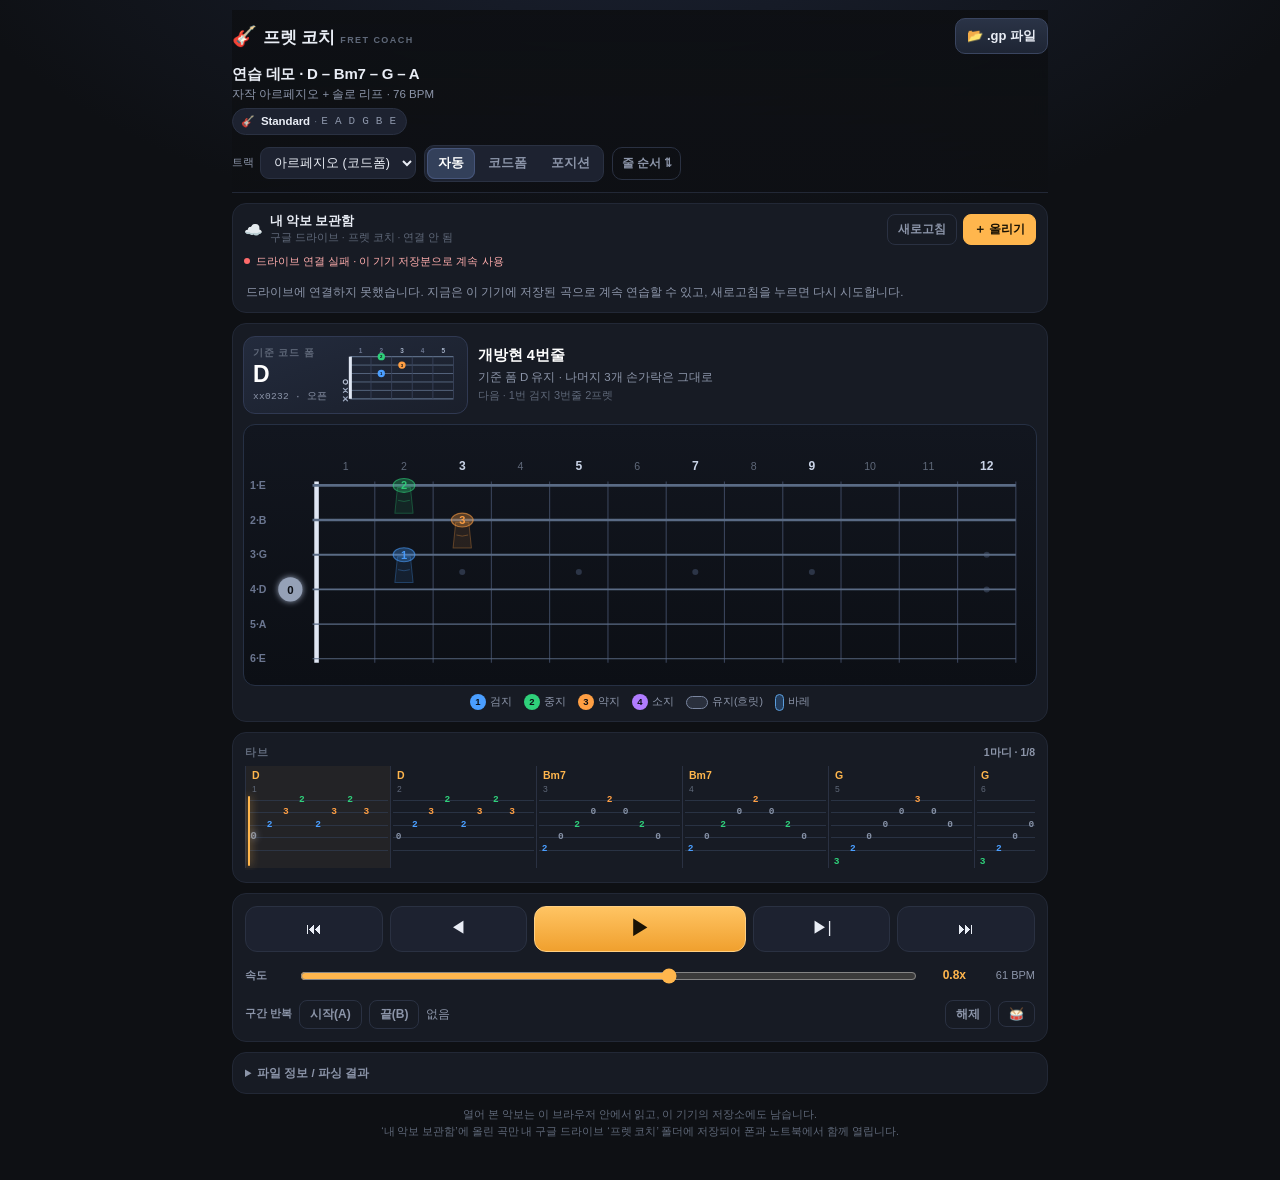
==== index.html @ 3e3ace00 "보관함 업로드 직후 드라이브 목록 지연 대비 재확인·삭제 항목 잠시 숨김, 캐시 버전 q" ====
<!doctype html>
<html lang="ko">
<head>
<meta charset="utf-8">
<meta name="viewport" content="width=device-width, initial-scale=1, viewport-fit=cover">
<meta name="theme-color" content="#0f1115">
<title>프렛 코치 · 기타 타브 운지</title>
<link rel="stylesheet" href="css/app.css?v=20261122q">
<link rel="manifest" href="manifest.webmanifest">
<link rel="apple-touch-icon" href="icon-192.png">
<meta name="apple-mobile-web-app-capable" content="yes">
<meta name="apple-mobile-web-app-status-bar-style" content="black-translucent">
<link rel="icon" href="data:image/svg+xml,<svg xmlns='http://www.w3.org/2000/svg' viewBox='0 0 100 100'><text y='.9em' font-size='90'>🎸</text></svg>">
</head>
<body>
<div class="app">

  <header class="topbar">
    <div class="brand-row">
      <div class="brand">
        <span class="logo">🎸</span>
        <span class="brand-name">프렛 코치</span>
        <span class="brand-sub">FRET COACH</span>
      </div>
      <button id="loadBtn" class="btn btn-load" type="button">📂 .gp 파일</button>
      <input id="fileInput" type="file" accept=".gp3,.gp4,.gp5,.gp,.gpx,.gp6,.gp7,.musicxml,.xml,.mxl" hidden>
    </div>

    <div class="song-row">
      <div class="song-title" id="songTitle">연습 데모 · D – Bm7 – G – A</div>
      <div class="song-meta" id="songMeta">자작 아르페지오 + 리프</div>
    </div>

    <div class="tuning-row" id="tuningRow" hidden>
      <div class="tuning-badge" id="tuningBadge">
        <span class="tb-ico" aria-hidden="true">🎸</span>
        <span class="tb-name" id="tuningName">Standard</span>
        <span class="tb-dot">·</span>
        <span class="tb-notes" id="tuningNotes">E A D G B E</span>
        <span class="tb-capo" id="tuningCapo" hidden>카포 2</span>
        <span class="tb-warn" id="tuningWarn" hidden>줄 다시 맞추기</span>
      </div>
    </div>

    <div class="ctl-row">
      <label class="field">
        <span>트랙</span>
        <select id="trackSel"></select>
      </label>
      <div class="segmented" id="modeSel" role="tablist" aria-label="운지 모드">
        <button data-mode="auto" class="on" type="button">자동</button>
        <button data-mode="chord" type="button">코드폼</button>
        <button data-mode="position" type="button">포지션</button>
      </div>
      <button id="orderBtn" class="btn btn-ghost" type="button" title="지판 줄 순서 바꾸기">줄 순서 ⇅</button>
    </div>

    <div class="saved" id="savedRow" hidden></div>
  </header>

  <main>
    <section class="panel drive" id="drivePanel">
      <div class="drive-top">
        <div class="drive-heading">
          <span class="drive-ico" aria-hidden="true">☁️</span>
          <div class="drive-text">
            <div class="drive-title">내 악보 보관함</div>
            <div class="drive-sub" id="driveSub">구글 드라이브 · 프렛 코치</div>
          </div>
        </div>
        <div class="drive-acts">
          <button id="driveRefresh" class="btn btn-mini" type="button" title="드라이브 목록 새로고침">새로고침</button>
          <button id="driveUpload" class="btn btn-mini on" type="button" title="악보를 드라이브에 올리고 바로 열기">＋ 올리기</button>
        </div>
      </div>
      <div class="drive-status" id="driveStatus" hidden></div>
      <div class="drive-list" id="driveList" aria-live="polite"></div>
    </section>

    <section class="panel now-panel">
      <div class="now-head">
        <div class="chord-box">
          <div class="chord-info">
            <div class="chord-cap">기준 코드 폼</div>
            <div class="chord-name" id="chordName">—</div>
            <div class="chord-shape" id="chordShape"></div>
          </div>
          <div class="chord-diagram" id="chordDiagram" aria-live="polite"></div>
        </div>
        <div class="now-text">
          <div class="hint-main" id="hintMain">음표를 고르면 운지가 나옵니다</div>
          <div class="hint-sub" id="hintSub"></div>
          <div class="hint-next" id="hintNext"></div>
        </div>
      </div>

      <div class="fretboard-wrap">
        <svg id="fretboard" viewBox="0 0 900 250" preserveAspectRatio="xMidYMid meet" role="img" aria-label="기타 지판 운지"></svg>
      </div>

      <div class="legend">
        <span class="lg"><i class="dot f1">1</i>검지</span>
        <span class="lg"><i class="dot f2">2</i>중지</span>
        <span class="lg"><i class="dot f3">3</i>약지</span>
        <span class="lg"><i class="dot f4">4</i>소지</span>
        <span class="lg"><i class="pad ghost"></i>유지(흐릿)</span>
        <span class="lg"><i class="barre"></i>바레</span>
      </div>
    </section>

    <section class="panel tab-panel">
      <div class="tab-head">
        <span>타브</span>
        <span class="tab-pos" id="tabPos">1마디 · 1/8</span>
      </div>
      <div class="strip-wrap" id="stripWrap">
        <div class="strip" id="strip"></div>
      </div>
    </section>

    <section class="panel transport">
      <div class="sec-row">
        <button class="tbtn" id="barPrev" type="button" aria-label="이전 마디">⏮</button>
        <button class="tbtn" id="notePrev" type="button" aria-label="이전 음">◀</button>
        <button class="tbtn play" id="playBtn" type="button" aria-label="재생">▶</button>
        <button class="tbtn" id="noteNext" type="button" aria-label="다음 음">▶|</button>
        <button class="tbtn" id="barNext" type="button" aria-label="다음 마디">⏭</button>
      </div>
      <div class="sec-row speed-row">
        <span class="lab">속도</span>
        <input id="speed" type="range" min="0.5" max="1" step="0.05" value="0.8">
        <span class="val" id="speedVal">0.8x</span>
        <span class="bpm" id="bpmVal">— BPM</span>
      </div>
      <div class="sec-row loop-row">
        <span class="lab">구간 반복</span>
        <button class="btn btn-mini" id="loopA" type="button" aria-label="구간 시작">시작(A)</button>
        <button class="btn btn-mini" id="loopB" type="button" aria-label="구간 끝">끝(B)</button>
        <span class="loop-val" id="loopVal">없음</span>
        <button class="btn btn-mini" id="loopClear" type="button">해제</button>
        <button class="btn btn-mini" id="metBtn" type="button" title="메트로놈">🥁</button>
      </div>
    </section>

    <details class="panel diag" id="diag">
      <summary>파일 정보 / 파싱 결과</summary>
      <div class="diag-body" id="diagBody">데모 데이터</div>
    </details>

    <p class="foot-note">
      열어 본 악보는 이 브라우저 안에서 읽고, 이 기기의 저장소에도 남습니다.<br>
      ‘내 악보 보관함’에 올린 곡만 내 구글 드라이브 ‘프렛 코치’ 폴더에 저장되어 폰과 노트북에서 함께 열립니다.
    </p>
  </main>

  <div class="toast" id="toast" hidden></div>
  <div class="drop-hint" id="dropHint" hidden>파일을 놓으면 바로 열립니다</div>
</div>

<script>
window.__errors = [];
window.addEventListener('error', function (e) {
  window.__errors.push((e.message || 'error') + ' @' + (e.filename || '').split('/').pop() + ':' + (e.lineno || 0));
});
window.addEventListener('unhandledrejection', function (e) {
  window.__errors.push('promise: ' + (e.reason && e.reason.message ? e.reason.message : e.reason));
});
</script>
<script src="vendor/alphaTab.min.js"></script>
<script src="js/tuning.js?v=20261122q"></script>
<script src="js/chords.js?v=20261122q"></script>
<script src="js/finger.js?v=20261122q"></script>
<script src="js/demo.js?v=20261122q"></script>
<script src="js/score.js?v=20261122q"></script>
<script src="js/audio.js?v=20261122q"></script>
<script src="js/app.js?v=20261122q"></script>
<script src="js/drive.js?v=20261122q"></script>
</body>
</html>
---- css/app.css ----
:root{
  --bg:#0e1014;
  --bg2:#141821;
  --panel:#171b24;
  --panel2:#1d2230;
  --line:#2a3142;
  --line-soft:#222836;
  --text:#e9edf5;
  --muted:#8c95a9;
  --dim:#5f6879;
  --accent:#ffb64d;
  --accent-dim:#8a6222;
  --f1:#4a9eff;
  --f2:#2fd07a;
  --f3:#ff9f43;
  --f4:#b07cff;
  --danger:#ff6b6b;
  --radius:14px;
}
*{box-sizing:border-box;-webkit-tap-highlight-color:transparent}
[hidden]{display:none !important}
html,body{margin:0;padding:0}
body{
  background:
    radial-gradient(1200px 600px at 50% -10%, #1b2233 0%, rgba(14,16,20,0) 60%),
    var(--bg);
  color:var(--text);
  font-family:-apple-system,BlinkMacSystemFont,"Segoe UI",Roboto,"Helvetica Neue","Apple SD Gothic Neo","Malgun Gothic",sans-serif;
  font-size:15px;
  line-height:1.45;
  min-height:100vh;
  padding-bottom:env(safe-area-inset-bottom);
}
.app{max-width:840px;margin:0 auto;padding:10px 12px 40px}

/* ---------- top bar ---------- */
.topbar{position:sticky;top:0;z-index:30;background:linear-gradient(180deg,rgba(14,16,20,.98),rgba(14,16,20,.9));backdrop-filter:blur(8px);padding:8px 0 10px;border-bottom:1px solid var(--line-soft)}
.brand-row{display:flex;align-items:center;gap:8px}
.brand{display:flex;align-items:baseline;gap:6px;flex:1;min-width:0}
.logo{font-size:20px}
.brand-name{font-weight:800;letter-spacing:-.3px;font-size:17px}
.brand-sub{font-size:9px;letter-spacing:.16em;color:var(--dim);font-weight:700}
.btn{
  border:1px solid var(--line);background:var(--panel2);color:var(--text);
  border-radius:10px;padding:8px 11px;font-size:13px;font-weight:600;
  font-family:inherit;cursor:pointer;white-space:nowrap;
}
.btn:active{transform:scale(.97)}
.btn-load{background:linear-gradient(180deg,#2a3346,#1e2534);border-color:#3a4560}
.btn-ghost{background:transparent;color:var(--muted);font-size:12px;padding:7px 9px}
.btn-mini{background:transparent;border:1px solid var(--line);color:var(--muted);border-radius:8px;padding:5px 10px;font-size:12px;font-family:inherit;cursor:pointer;white-space:nowrap;flex:0 0 auto}
.btn-mini.on{background:var(--accent);color:#171104;border-color:var(--accent);font-weight:800}

.song-row{margin-top:9px}
.song-title{font-size:15px;font-weight:700;letter-spacing:-.2px;overflow:hidden;text-overflow:ellipsis;white-space:nowrap}
.song-meta{font-size:11.5px;color:var(--muted);margin-top:1px;overflow:hidden;text-overflow:ellipsis;white-space:nowrap}

/* 현재 트랙 튜닝 배지 — 곡 정보 바로 아래 */
.tuning-row{display:flex;align-items:center;gap:6px;margin-top:6px;flex-wrap:wrap}
.tuning-badge{
  display:inline-flex;align-items:center;gap:6px;flex-wrap:wrap;
  padding:3px 10px 3px 8px;border-radius:999px;
  background:var(--panel2);border:1px solid var(--line);
  font-size:11.5px;line-height:1.6;max-width:100%;
}
.tuning-badge .tb-ico{font-size:11px;opacity:.85}
.tuning-badge .tb-name{font-weight:800;color:var(--text);letter-spacing:-.1px}
.tuning-badge .tb-dot{color:var(--dim);margin:0 -2px}
.tuning-badge .tb-notes{
  font-family:ui-monospace,Menlo,Consolas,monospace;font-size:11px;
  color:var(--muted);letter-spacing:.02em;white-space:nowrap;
}
.tuning-badge .tb-capo{
  font-size:10px;font-weight:800;color:#cfe0ff;
  background:#2c3a55;border-radius:999px;padding:0 7px;white-space:nowrap;
}
.tuning-badge .tb-warn{
  font-size:9.5px;font-weight:800;letter-spacing:-.1px;color:#ffcf8a;
  background:rgba(255,182,77,.16);border-radius:999px;padding:0 7px;white-space:nowrap;
}
/* 기본 튜닝이 아닐 때 — 줄을 다시 맞춰야 한다는 걸 색으로 바로 알린다 */
.tuning-badge.alt{
  border-color:rgba(255,182,77,.6);
  background:linear-gradient(180deg,rgba(255,182,77,.16),rgba(255,182,77,.05));
  box-shadow:0 0 0 1px rgba(255,182,77,.08) inset;
}
.tuning-badge.alt .tb-name{color:#ffd79a}
.tuning-badge.alt .tb-notes{color:#e8cba1}
.tuning-badge.custom{border-style:dashed}
@media (max-width:430px){
  .tuning-badge{font-size:11px;gap:5px;padding:3px 9px 3px 7px}
  .tuning-badge .tb-notes{font-size:10.5px}
  .tuning-badge .tb-warn{font-size:9px}
}

.ctl-row{display:flex;align-items:center;gap:8px;margin-top:10px;flex-wrap:wrap}
.field{display:flex;align-items:center;gap:6px;font-size:11px;color:var(--muted)}
.field select{
  background:var(--panel2);color:var(--text);border:1px solid var(--line);border-radius:9px;
  padding:7px 9px;font-size:12.5px;font-family:inherit;max-width:190px;
}
.segmented{display:inline-flex;background:var(--panel2);border:1px solid var(--line);border-radius:10px;padding:2px;gap:2px}
.segmented button{
  border:0;background:transparent;color:var(--muted);font-size:12.5px;font-weight:700;
  padding:7px 11px;border-radius:8px;font-family:inherit;cursor:pointer;
}
.segmented button.on{background:#33405a;color:#fff;box-shadow:inset 0 0 0 1px #46557a}

.saved{display:flex;gap:6px;overflow-x:auto;padding:8px 0 2px;scrollbar-width:none}
.saved::-webkit-scrollbar{display:none}
.chip{display:inline-flex;align-items:center;gap:6px;background:var(--panel);border:1px solid var(--line);border-radius:999px;padding:5px 6px 5px 11px;font-size:12px;color:var(--text);white-space:nowrap;cursor:pointer}
.chip.on{border-color:var(--accent);background:#2a2417}
.chip .x{border:0;background:#2b3242;color:var(--muted);border-radius:999px;width:18px;height:18px;font-size:11px;line-height:1;cursor:pointer;font-family:inherit}

/* ---------- panels ---------- */
main{display:flex;flex-direction:column;gap:10px;margin-top:10px}
.panel{background:var(--panel);border:1px solid var(--line-soft);border-radius:var(--radius);padding:12px}
.now-panel{padding:12px 10px 8px}

.now-head{display:flex;gap:10px;align-items:stretch;flex-wrap:wrap}
.chord-box{
  min-width:110px;padding:8px 9px;border-radius:12px;
  background:linear-gradient(160deg,#232b3d,#1a1f2b);border:1px solid #303952;
  display:flex;align-items:center;gap:8px;
}
.chord-info{display:flex;flex-direction:column;justify-content:center;min-width:0}
.chord-cap{font-size:9.5px;letter-spacing:.1em;color:var(--dim);font-weight:700;white-space:nowrap}
.chord-name{font-size:23px;font-weight:800;letter-spacing:-.5px;line-height:1.1;margin-top:2px;color:#fff}
.chord-shape{font-family:ui-monospace,Menlo,Consolas,monospace;font-size:9.5px;color:var(--muted);margin-top:3px;letter-spacing:.3px;white-space:nowrap}
.chord-diagram{flex:0 0 auto;margin-left:auto;width:122px}
.chord-diagram:empty{display:none}
.chord-diagram svg{display:block;width:100%;height:auto;overflow:visible}
.now-text{flex:1;min-width:0;display:flex;flex-direction:column;justify-content:center;gap:3px}
.hint-main{font-size:14.5px;font-weight:700;line-height:1.35;color:#fff}
.hint-main .f1{color:var(--f1)} .hint-main .f2{color:var(--f2)}
.hint-main .f3{color:var(--f3)} .hint-main .f4{color:var(--f4)}
.hint-main .barre-tag{display:inline-block;vertical-align:1px;margin-left:2px;padding:0 4px;border-radius:999px;background:rgba(74,158,255,.16);color:#7cbcff;font-size:9px;line-height:1.5;font-weight:700;letter-spacing:0;white-space:nowrap}
.hint-sub{font-size:11.5px;color:var(--muted)}
.hint-next{font-size:11px;color:var(--dim)}

.fretboard-wrap{margin-top:10px;background:linear-gradient(180deg,#12161f,#0c0f15);border:1px solid #263044;border-radius:12px;padding:4px 2px}
#fretboard{display:block;width:100%;height:auto;touch-action:pan-y}

.legend{display:flex;gap:12px;justify-content:center;flex-wrap:wrap;padding:8px 0 2px;font-size:10.5px;color:var(--muted)}
.legend .lg{display:inline-flex;align-items:center;gap:4px}
.legend .dot{width:16px;height:16px;border-radius:50%;display:inline-flex;align-items:center;justify-content:center;font-style:normal;font-size:9.5px;font-weight:800;color:#0b0e14}
.legend .f1{background:var(--f1)} .legend .f2{background:var(--f2)}
.legend .f3{background:var(--f3)} .legend .f4{background:var(--f4)}
.legend .pad{width:22px;height:13px;border-radius:7px;border:1.2px solid #7a86a0;background:rgba(120,135,165,.2)}
.legend .barre{width:9px;height:17px;border-radius:5px;border:1.2px solid #5b9ede;background:rgba(74,158,255,.26)}

/* 폰 폭: 코드 카드를 한 줄 전체로 넓혀 지판 그림과 안내가 겹치지 않게 */
@media (max-width:560px){
  .now-head{flex-direction:column;gap:8px}
  .chord-box{width:100%}
  .chord-diagram{width:162px}
  .now-text{width:100%}
}

/* 폰 폭: 구간 반복 줄이 한 줄에 들어가게 */
@media (max-width:430px){
  .loop-row{gap:6px}
  .loop-row .lab{min-width:0;font-size:10.5px;letter-spacing:-.2px}
  .loop-row .btn-mini{padding:5px 8px;font-size:11.5px}
  .loop-row .loop-val{font-size:11px;min-width:0}
}

/* ---------- tab strip ---------- */
.tab-head{display:flex;justify-content:space-between;align-items:baseline;font-size:10.5px;letter-spacing:.1em;color:var(--dim);font-weight:700;margin-bottom:6px}
.tab-pos{letter-spacing:0;color:var(--muted);font-weight:600}
.strip-wrap{overflow-x:auto;overflow-y:hidden;scrollbar-width:thin;scrollbar-color:#39435a transparent;-webkit-overflow-scrolling:touch}
.strip-wrap::-webkit-scrollbar{height:6px}
.strip-wrap::-webkit-scrollbar-track{background:transparent}
.strip-wrap::-webkit-scrollbar-thumb{background:#333d52;border-radius:3px}
.strip{display:flex;gap:0;position:relative;min-height:104px;padding-bottom:2px}
.bar{position:relative;flex:0 0 auto;border-right:1px solid var(--line);padding:0 0 0 0}
.bar:first-child{border-left:1px solid var(--line)}
.bar.cur{background:rgba(255,182,77,.05)}
.bar.inloop{background:rgba(255,182,77,.075);box-shadow:inset 0 2px 0 rgba(255,182,77,.45)}
.bar-chord{font-size:10.5px;font-weight:800;color:var(--accent);padding:2px 0 2px 6px;height:17px;white-space:nowrap;overflow:hidden}
.bar-num{font-size:8.5px;color:var(--dim);padding-left:6px;height:11px}
.bar-body{position:relative;height:74px;margin:0 2px}
.bar-body .lines{position:absolute;inset:6px 0 6px 0;
  background-image:repeating-linear-gradient(to bottom, #2f3a4e 0px, #2f3a4e 1px, transparent 1px, transparent 12.4px);
  opacity:.75}
.bar-body .n{
  position:absolute;transform:translate(-50%,-50%);
  font-family:ui-monospace,Menlo,Consolas,monospace;font-size:9.5px;font-weight:700;
  color:var(--text);cursor:pointer;padding:0 1px;
}
.bar-body .n.cur{text-shadow:0 0 7px currentColor;font-size:11px}
.bar-body .n.open{opacity:.85}
.playhead{
  position:absolute;top:2px;bottom:2px;width:2px;background:var(--accent);
  box-shadow:0 0 8px rgba(255,182,77,.8);pointer-events:none;border-radius:2px;
}
.loopband{position:absolute;top:14px;bottom:0;background:rgba(255,182,77,.09);border-left:2px solid rgba(255,182,77,.5);border-right:2px solid rgba(255,182,77,.5);pointer-events:none}

/* ---------- transport ---------- */
.transport{display:flex;flex-direction:column;gap:9px}
.sec-row{display:flex;align-items:center;gap:7px}
.sec-row .lab{font-size:11px;color:var(--muted);font-weight:700;min-width:46px}
.tbtn{
  flex:1;height:46px;border-radius:12px;border:1px solid var(--line);
  background:var(--panel2);color:var(--text);font-size:16px;font-family:inherit;cursor:pointer;
}
.tbtn:active{transform:scale(.97)}
.tbtn.play{flex:1.6;background:linear-gradient(180deg,#ffc463,#f0a02e);color:#1a1305;border-color:#ffcf82;font-size:20px;font-weight:800}
.speed-row input[type=range]{flex:1;accent-color:var(--accent);height:26px}
.speed-row .val{font-size:12px;font-weight:800;color:var(--accent);min-width:40px;text-align:right}
.speed-row .bpm{font-size:11px;color:var(--muted);min-width:62px;text-align:right}
.loop-row .loop-val{flex:1;font-size:11.5px;color:var(--muted)}

/* ---------- diag ---------- */
.diag summary{cursor:pointer;font-size:11.5px;color:var(--muted);font-weight:700}
.diag-body{margin-top:8px;font-size:11.5px;color:var(--muted);white-space:pre-wrap;font-family:ui-monospace,Menlo,Consolas,monospace;line-height:1.6}
.foot-note{font-size:10.5px;color:var(--dim);text-align:center;line-height:1.6;margin:2px 6px 0}

.toast{
  position:fixed;left:50%;bottom:24px;transform:translateX(-50%);
  background:#20283a;border:1px solid #3a4661;color:#fff;padding:10px 16px;border-radius:999px;
  font-size:13px;z-index:60;box-shadow:0 8px 30px rgba(0,0,0,.5);max-width:88vw;text-align:center;
}
.drop-hint{
  position:fixed;inset:0;display:flex;align-items:center;justify-content:center;
  background:rgba(10,13,18,.82);color:#fff;font-size:16px;font-weight:700;z-index:70;
  border:3px dashed var(--accent);margin:12px;border-radius:20px;
}
.sr-only{position:absolute;width:1px;height:1px;overflow:hidden;clip:rect(0 0 0 0)}

/* ---------- 내 악보 보관함 (구글 드라이브 동기화) ---------- */
.drive{padding:10px 11px 9px}
.drive-top{display:flex;align-items:center;gap:8px;flex-wrap:wrap}
.drive-heading{display:flex;align-items:center;gap:7px;flex:1;min-width:150px}
.drive-ico{font-size:15px;line-height:1}
.drive-text{min-width:0}
.drive-title{font-size:12.5px;font-weight:800;letter-spacing:-.2px;line-height:1.25}
.drive-sub{font-size:10.5px;color:var(--dim);margin-top:1px;white-space:nowrap;overflow:hidden;text-overflow:ellipsis}
.drive-acts{display:flex;gap:6px;flex:0 0 auto}
.drive-acts .btn-mini{padding:6px 10px}
.drive-acts .btn-mini:disabled{opacity:.55;cursor:default}
.drive-status{display:flex;align-items:center;gap:6px;margin-top:8px;font-size:11px;color:var(--muted);line-height:1.4}
.drive-status .dstat-dot{width:6px;height:6px;border-radius:50%;background:var(--accent);flex:0 0 auto;animation:drivePulse 1.1s ease-in-out infinite}
.drive-status.ok{color:#8fe0b4}
.drive-status.ok .dstat-dot{background:#2fd07a;animation:none}
.drive-status.err{color:#ffadad}
.drive-status.err .dstat-dot{background:var(--danger);animation:none}
@keyframes drivePulse{0%,100%{opacity:.35}50%{opacity:1}}
.drive-list{margin-top:8px;display:flex;flex-direction:column;gap:6px;max-height:min(32vh,232px);overflow-y:auto;overscroll-behavior:contain;-webkit-overflow-scrolling:touch}
.drive-list::-webkit-scrollbar{width:5px}
.drive-list::-webkit-scrollbar-thumb{background:#333d52;border-radius:3px}
.ditem{display:flex;gap:6px;align-items:stretch}
.drow{
  flex:1;min-width:0;display:flex;align-items:center;gap:8px;text-align:left;
  background:var(--panel2);border:1px solid var(--line);border-radius:10px;
  padding:7px 9px;color:var(--text);font-family:inherit;cursor:pointer;
}
.drow:active{transform:scale(.995)}
.drow-main{display:flex;flex-direction:column;min-width:0;flex:1}
.dname{font-size:12.5px;font-weight:700;letter-spacing:-.1px;white-space:nowrap;overflow:hidden;text-overflow:ellipsis}
.dmeta{font-size:10.5px;color:var(--dim);margin-top:1px;white-space:nowrap;overflow:hidden;text-overflow:ellipsis}
.dgo{
  flex:0 0 auto;font-size:10.5px;font-weight:800;color:var(--accent);
  border:1px solid rgba(255,182,77,.4);border-radius:999px;padding:3px 9px;white-space:nowrap;
}
.ditem.on .drow{border-color:var(--accent);background:linear-gradient(180deg,#2c2517,#231e14)}
.ditem.on .dgo{background:var(--accent);color:#171104;border-color:var(--accent)}
.ditem.busy .drow{opacity:.65}
.ditem.pending .drow{border-style:dashed;border-color:#46557a}
.ditem.pending .dgo{border-color:#46557a;color:var(--muted)}
.ddel{
  flex:0 0 auto;width:38px;border-radius:10px;border:1px solid var(--line);
  background:transparent;color:var(--muted);font-size:13px;line-height:1;cursor:pointer;font-family:inherit;
}
.ddel:active{background:#2b3242}
.dempty{font-size:11.5px;color:var(--muted);line-height:1.6;padding:6px 2px 2px}
.dempty b{color:var(--accent);font-weight:800}
#driveRefresh.spin{opacity:.6}
.now-panel{scroll-margin-top:150px}
@media (max-width:430px){
  .drive-sub{font-size:10px}
  .drive-acts .btn-mini{padding:6px 8px;font-size:11.5px}
  .dname{font-size:12px}
  .drive-list{max-height:min(30vh,196px)}
}
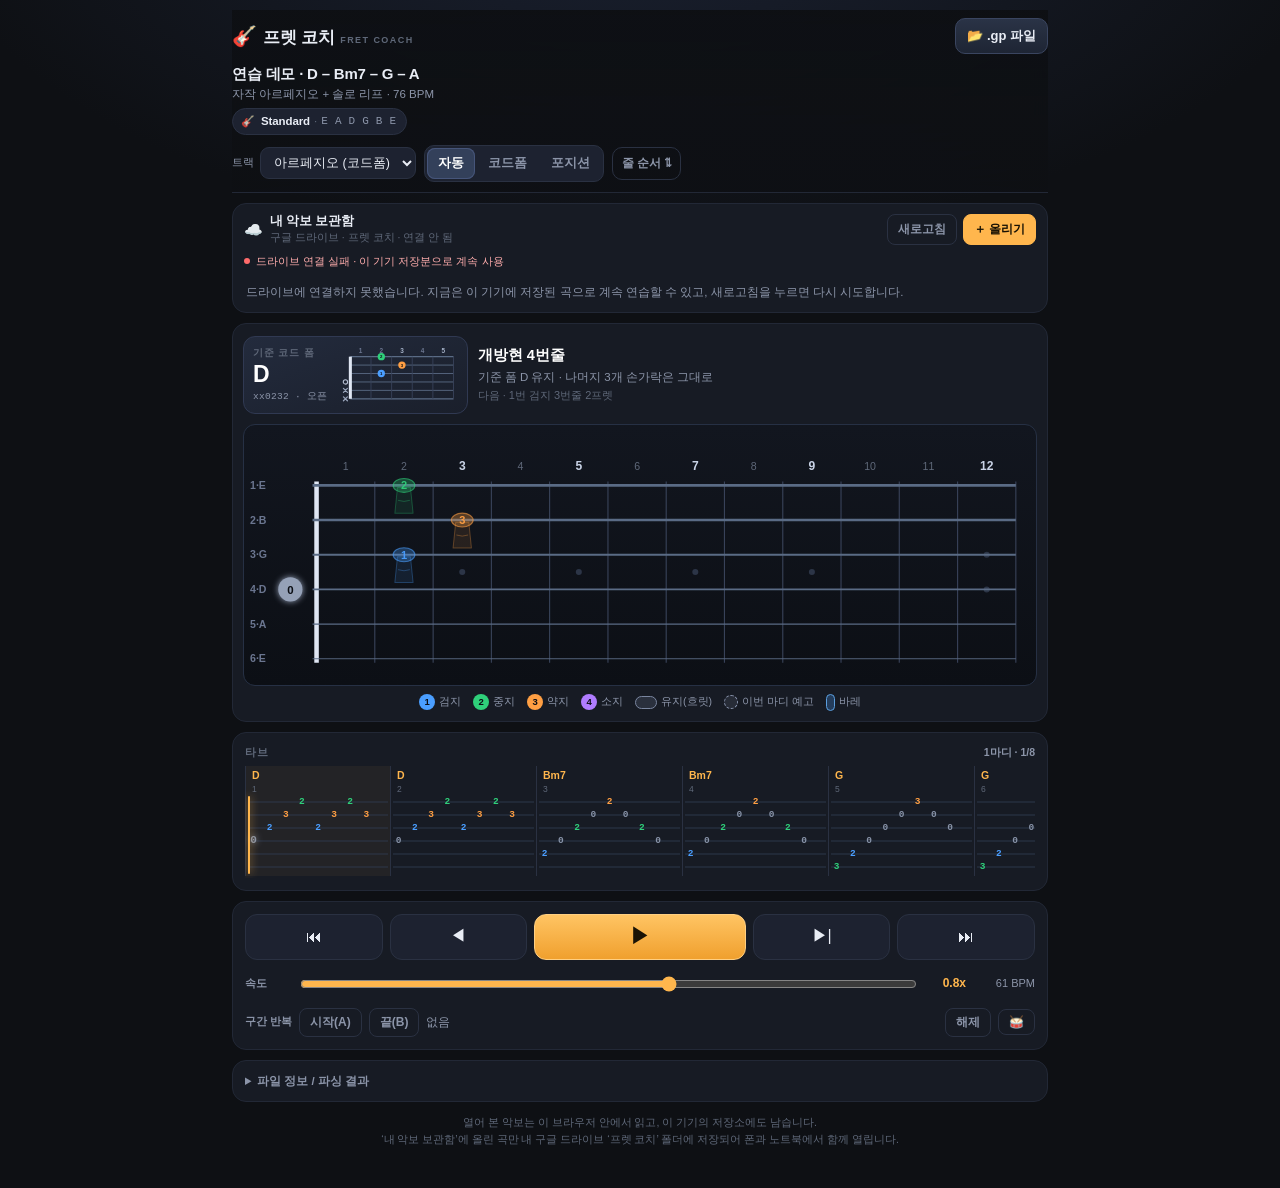
==== commit 04be324e: "마디별 운지 미리보기: 이번 마디 모든 음을 투명도로 예고, 타브 6줄 잘림 수정" ====
--- a/index.html
+++ b/index.html
@@ -5,7 +5,7 @@
 <meta name="viewport" content="width=device-width, initial-scale=1, viewport-fit=cover">
 <meta name="theme-color" content="#0f1115">
 <title>프렛 코치 · 기타 타브 운지</title>
-<link rel="stylesheet" href="css/app.css?v=20261122q">
+<link rel="stylesheet" href="css/app.css?v=20261122r">
 <link rel="manifest" href="manifest.webmanifest">
 <link rel="apple-touch-icon" href="icon-192.png">
 <meta name="apple-mobile-web-app-capable" content="yes">
@@ -104,6 +104,7 @@
         <span class="lg"><i class="dot f3">3</i>약지</span>
         <span class="lg"><i class="dot f4">4</i>소지</span>
         <span class="lg"><i class="pad ghost"></i>유지(흐릿)</span>
+        <span class="lg"><i class="ring"></i>이번 마디 예고</span>
         <span class="lg"><i class="barre"></i>바레</span>
       </div>
     </section>
@@ -167,13 +168,13 @@
 });
 </script>
 <script src="vendor/alphaTab.min.js"></script>
-<script src="js/tuning.js?v=20261122q"></script>
-<script src="js/chords.js?v=20261122q"></script>
-<script src="js/finger.js?v=20261122q"></script>
-<script src="js/demo.js?v=20261122q"></script>
-<script src="js/score.js?v=20261122q"></script>
-<script src="js/audio.js?v=20261122q"></script>
-<script src="js/app.js?v=20261122q"></script>
-<script src="js/drive.js?v=20261122q"></script>
+<script src="js/tuning.js?v=20261122r"></script>
+<script src="js/chords.js?v=20261122r"></script>
+<script src="js/finger.js?v=20261122r"></script>
+<script src="js/demo.js?v=20261122r"></script>
+<script src="js/score.js?v=20261122r"></script>
+<script src="js/audio.js?v=20261122r"></script>
+<script src="js/app.js?v=20261122r"></script>
+<script src="js/drive.js?v=20261122r"></script>
 </body>
 </html>
--- a/css/app.css
+++ b/css/app.css
@@ -148,6 +148,7 @@
 .legend .f3{background:var(--f3)} .legend .f4{background:var(--f4)}
 .legend .pad{width:22px;height:13px;border-radius:7px;border:1.2px solid #7a86a0;background:rgba(120,135,165,.2)}
 .legend .barre{width:9px;height:17px;border-radius:5px;border:1.2px solid #5b9ede;background:rgba(74,158,255,.26)}
+.legend .ring{width:14px;height:14px;border-radius:50%;border:1.3px dashed #8b97b0;background:rgba(139,151,176,.14)}
 
 /* 폰 폭: 코드 카드를 한 줄 전체로 넓혀 지판 그림과 안내가 겹치지 않게 */
 @media (max-width:560px){
@@ -172,17 +173,15 @@
 .strip-wrap::-webkit-scrollbar{height:6px}
 .strip-wrap::-webkit-scrollbar-track{background:transparent}
 .strip-wrap::-webkit-scrollbar-thumb{background:#333d52;border-radius:3px}
-.strip{display:flex;gap:0;position:relative;min-height:104px;padding-bottom:2px}
+.strip{display:flex;gap:0;position:relative;min-height:112px;padding-bottom:2px}
 .bar{position:relative;flex:0 0 auto;border-right:1px solid var(--line);padding:0 0 0 0}
 .bar:first-child{border-left:1px solid var(--line)}
 .bar.cur{background:rgba(255,182,77,.05)}
 .bar.inloop{background:rgba(255,182,77,.075);box-shadow:inset 0 2px 0 rgba(255,182,77,.45)}
 .bar-chord{font-size:10.5px;font-weight:800;color:var(--accent);padding:2px 0 2px 6px;height:17px;white-space:nowrap;overflow:hidden}
 .bar-num{font-size:8.5px;color:var(--dim);padding-left:6px;height:11px}
-.bar-body{position:relative;height:74px;margin:0 2px}
-.bar-body .lines{position:absolute;inset:6px 0 6px 0;
-  background-image:repeating-linear-gradient(to bottom, #2f3a4e 0px, #2f3a4e 1px, transparent 1px, transparent 12.4px);
-  opacity:.75}
+.bar-body{position:relative;height:82px;margin:0 2px}
+.bar-body .lines{position:absolute;inset:0;width:100%;height:100%;opacity:.9}
 .bar-body .n{
   position:absolute;transform:translate(-50%,-50%);
   font-family:ui-monospace,Menlo,Consolas,monospace;font-size:9.5px;font-weight:700;
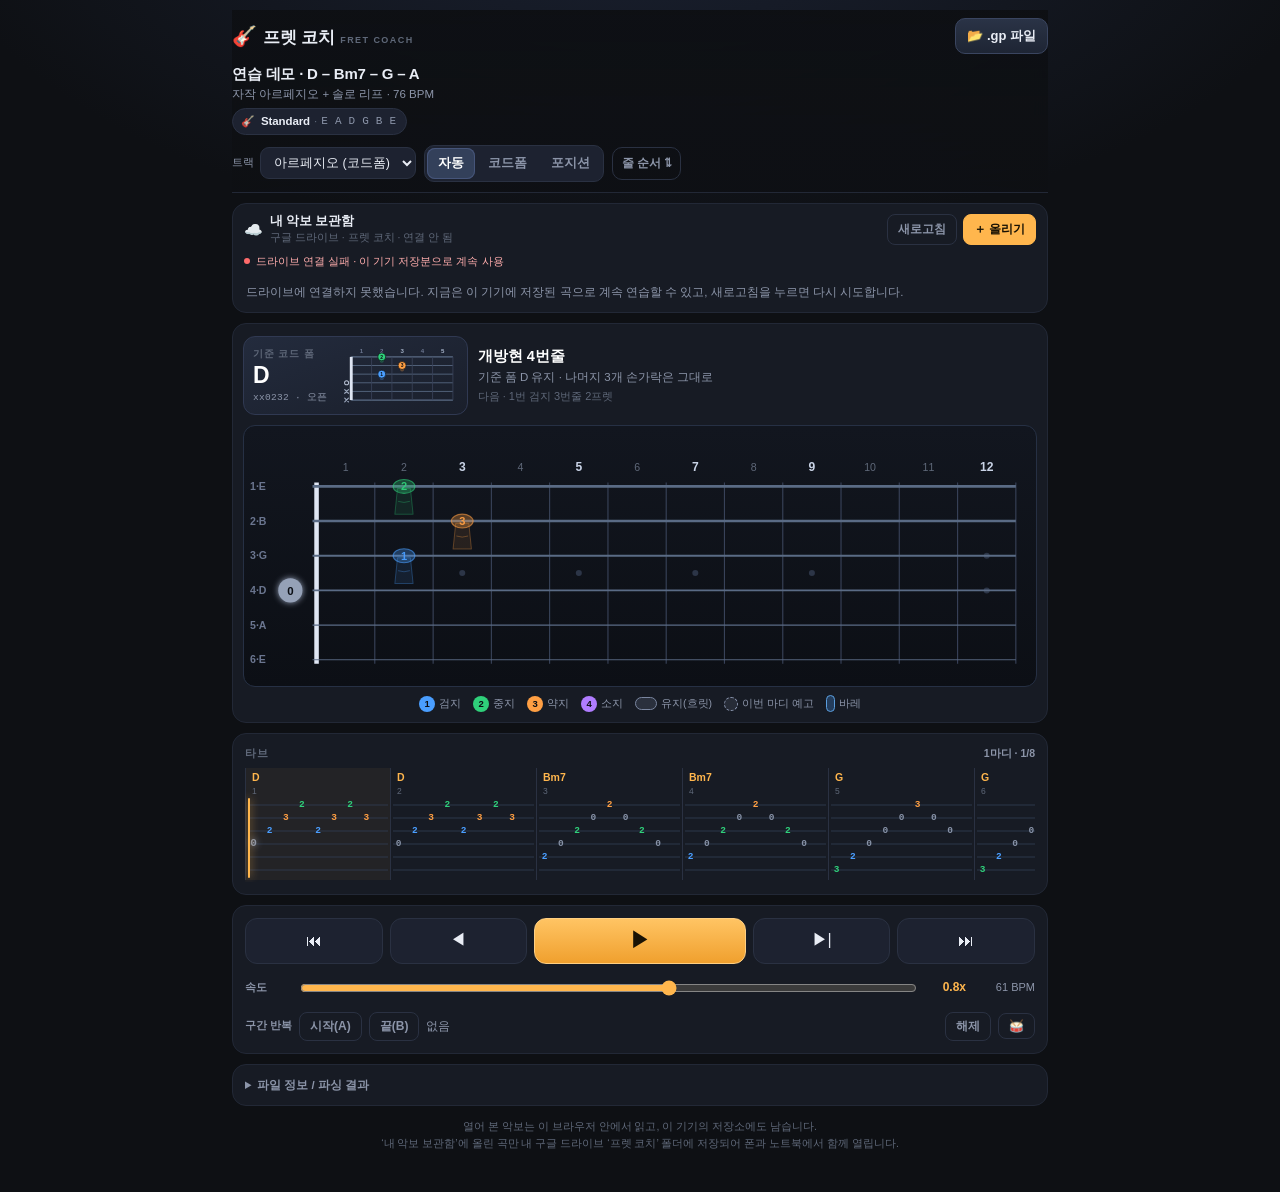
==== commit d841c96e: "지판 1~12프렛 고정 표시, 포지션 모드에도 마디 코드 카드·코드표 표시, 코드표 손가락 점 가독성" ====
--- a/index.html
+++ b/index.html
@@ -5,7 +5,7 @@
 <meta name="viewport" content="width=device-width, initial-scale=1, viewport-fit=cover">
 <meta name="theme-color" content="#0f1115">
 <title>프렛 코치 · 기타 타브 운지</title>
-<link rel="stylesheet" href="css/app.css?v=20261122r">
+<link rel="stylesheet" href="css/app.css?v=20261122s">
 <link rel="manifest" href="manifest.webmanifest">
 <link rel="apple-touch-icon" href="icon-192.png">
 <meta name="apple-mobile-web-app-capable" content="yes">
@@ -81,7 +81,7 @@
       <div class="now-head">
         <div class="chord-box">
           <div class="chord-info">
-            <div class="chord-cap">기준 코드 폼</div>
+            <div class="chord-cap" id="chordCap">기준 코드 폼</div>
             <div class="chord-name" id="chordName">—</div>
             <div class="chord-shape" id="chordShape"></div>
           </div>
@@ -168,13 +168,13 @@
 });
 </script>
 <script src="vendor/alphaTab.min.js"></script>
-<script src="js/tuning.js?v=20261122r"></script>
-<script src="js/chords.js?v=20261122r"></script>
-<script src="js/finger.js?v=20261122r"></script>
-<script src="js/demo.js?v=20261122r"></script>
-<script src="js/score.js?v=20261122r"></script>
-<script src="js/audio.js?v=20261122r"></script>
-<script src="js/app.js?v=20261122r"></script>
-<script src="js/drive.js?v=20261122r"></script>
+<script src="js/tuning.js?v=20261122s"></script>
+<script src="js/chords.js?v=20261122s"></script>
+<script src="js/finger.js?v=20261122s"></script>
+<script src="js/demo.js?v=20261122s"></script>
+<script src="js/score.js?v=20261122s"></script>
+<script src="js/audio.js?v=20261122s"></script>
+<script src="js/app.js?v=20261122s"></script>
+<script src="js/drive.js?v=20261122s"></script>
 </body>
 </html>
--- a/css/app.css
+++ b/css/app.css
@@ -173,14 +173,14 @@
 .strip-wrap::-webkit-scrollbar{height:6px}
 .strip-wrap::-webkit-scrollbar-track{background:transparent}
 .strip-wrap::-webkit-scrollbar-thumb{background:#333d52;border-radius:3px}
-.strip{display:flex;gap:0;position:relative;min-height:112px;padding-bottom:2px}
+.strip{display:flex;gap:0;position:relative;min-height:114px;padding-bottom:2px}
 .bar{position:relative;flex:0 0 auto;border-right:1px solid var(--line);padding:0 0 0 0}
 .bar:first-child{border-left:1px solid var(--line)}
 .bar.cur{background:rgba(255,182,77,.05)}
 .bar.inloop{background:rgba(255,182,77,.075);box-shadow:inset 0 2px 0 rgba(255,182,77,.45)}
 .bar-chord{font-size:10.5px;font-weight:800;color:var(--accent);padding:2px 0 2px 6px;height:17px;white-space:nowrap;overflow:hidden}
 .bar-num{font-size:8.5px;color:var(--dim);padding-left:6px;height:11px}
-.bar-body{position:relative;height:82px;margin:0 2px}
+.bar-body{position:relative;height:84px;margin:0 2px}
 .bar-body .lines{position:absolute;inset:0;width:100%;height:100%;opacity:.9}
 .bar-body .n{
   position:absolute;transform:translate(-50%,-50%);
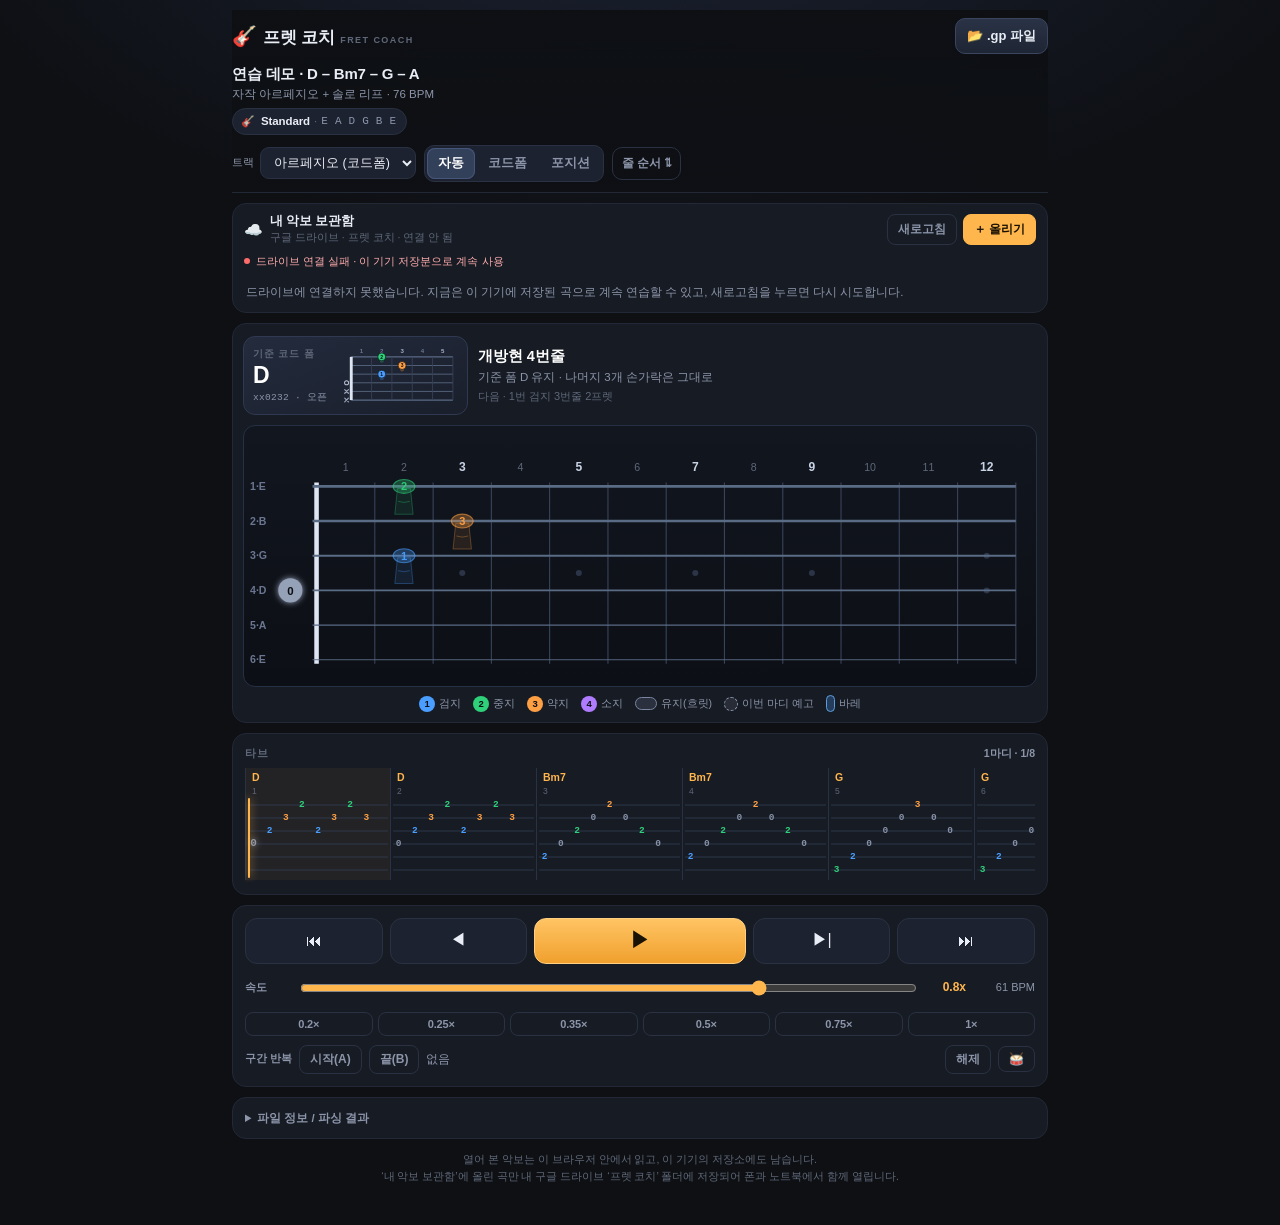
==== commit e03a5b90: "느린 연습 속도 0.2x까지 지원, 속도 빠른 선택 칩 추가" ====
--- a/index.html
+++ b/index.html
@@ -5,7 +5,7 @@
 <meta name="viewport" content="width=device-width, initial-scale=1, viewport-fit=cover">
 <meta name="theme-color" content="#0f1115">
 <title>프렛 코치 · 기타 타브 운지</title>
-<link rel="stylesheet" href="css/app.css?v=20261122s">
+<link rel="stylesheet" href="css/app.css?v=20261122t">
 <link rel="manifest" href="manifest.webmanifest">
 <link rel="apple-touch-icon" href="icon-192.png">
 <meta name="apple-mobile-web-app-capable" content="yes">
@@ -129,9 +129,17 @@
       </div>
       <div class="sec-row speed-row">
         <span class="lab">속도</span>
-        <input id="speed" type="range" min="0.5" max="1" step="0.05" value="0.8">
+        <input id="speed" type="range" min="0.2" max="1" step="0.05" value="0.8">
         <span class="val" id="speedVal">0.8x</span>
         <span class="bpm" id="bpmVal">— BPM</span>
+      </div>
+      <div class="sec-row speed-presets" id="speedPresets" role="group" aria-label="연습 속도 빠른 선택">
+        <button type="button" data-speed="0.2">0.2×</button>
+        <button type="button" data-speed="0.25">0.25×</button>
+        <button type="button" data-speed="0.35">0.35×</button>
+        <button type="button" data-speed="0.5">0.5×</button>
+        <button type="button" data-speed="0.75">0.75×</button>
+        <button type="button" data-speed="1">1×</button>
       </div>
       <div class="sec-row loop-row">
         <span class="lab">구간 반복</span>
@@ -168,13 +176,13 @@
 });
 </script>
 <script src="vendor/alphaTab.min.js"></script>
-<script src="js/tuning.js?v=20261122s"></script>
-<script src="js/chords.js?v=20261122s"></script>
-<script src="js/finger.js?v=20261122s"></script>
-<script src="js/demo.js?v=20261122s"></script>
-<script src="js/score.js?v=20261122s"></script>
-<script src="js/audio.js?v=20261122s"></script>
-<script src="js/app.js?v=20261122s"></script>
-<script src="js/drive.js?v=20261122s"></script>
+<script src="js/tuning.js?v=20261122t"></script>
+<script src="js/chords.js?v=20261122t"></script>
+<script src="js/finger.js?v=20261122t"></script>
+<script src="js/demo.js?v=20261122t"></script>
+<script src="js/score.js?v=20261122t"></script>
+<script src="js/audio.js?v=20261122t"></script>
+<script src="js/app.js?v=20261122t"></script>
+<script src="js/drive.js?v=20261122t"></script>
 </body>
 </html>
--- a/css/app.css
+++ b/css/app.css
@@ -208,6 +208,13 @@
 .speed-row input[type=range]{flex:1;accent-color:var(--accent);height:26px}
 .speed-row .val{font-size:12px;font-weight:800;color:var(--accent);min-width:40px;text-align:right}
 .speed-row .bpm{font-size:11px;color:var(--muted);min-width:62px;text-align:right}
+.speed-presets{display:flex;gap:5px}
+.speed-presets button{
+  flex:1;padding:5px 0;border-radius:8px;border:1px solid var(--line);background:transparent;
+  color:var(--muted);font-family:inherit;font-size:11px;font-weight:700;cursor:pointer;letter-spacing:-.2px;
+}
+.speed-presets button:active{transform:scale(.97)}
+.speed-presets button.on{border-color:var(--accent);color:var(--accent);background:rgba(255,182,77,.12)}
 .loop-row .loop-val{flex:1;font-size:11.5px;color:var(--muted)}
 
 /* ---------- diag ---------- */
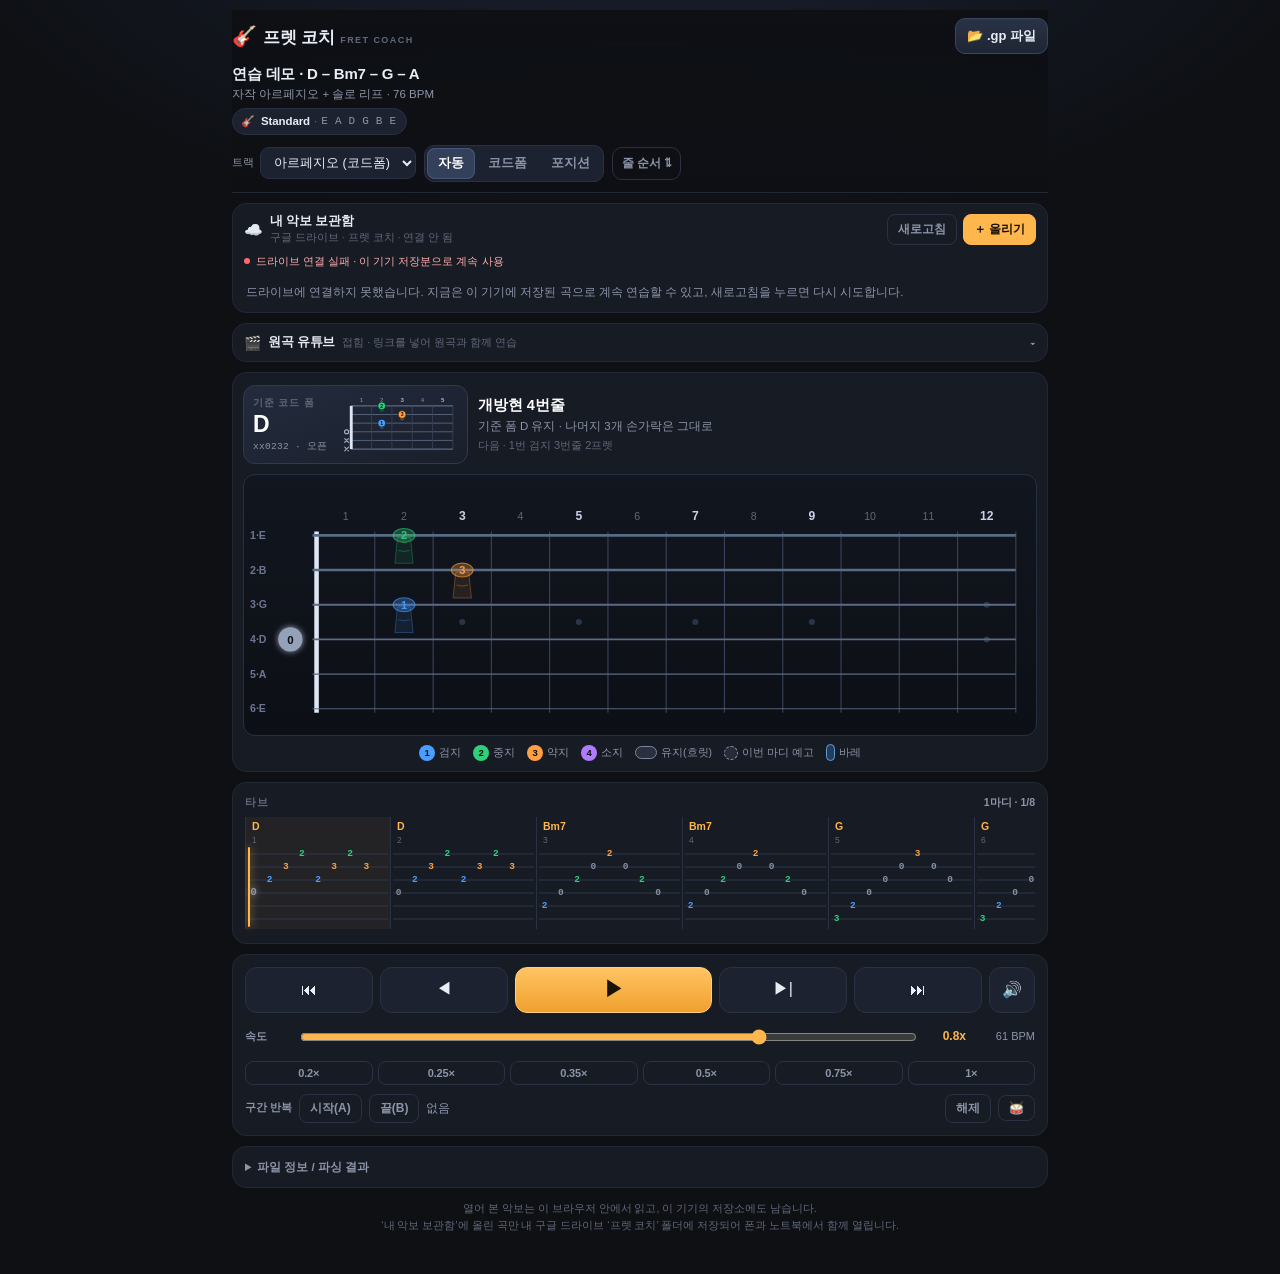
==== commit 5cdc3a7a: "원곡 유튜브 창(접이식)과 앱 소리 음소거 추가, 캐시 버전 v" ====
--- a/index.html
+++ b/index.html
@@ -5,7 +5,7 @@
 <meta name="viewport" content="width=device-width, initial-scale=1, viewport-fit=cover">
 <meta name="theme-color" content="#0f1115">
 <title>프렛 코치 · 기타 타브 운지</title>
-<link rel="stylesheet" href="css/app.css?v=20261122t">
+<link rel="stylesheet" href="css/app.css?v=20261122v">
 <link rel="manifest" href="manifest.webmanifest">
 <link rel="apple-touch-icon" href="icon-192.png">
 <meta name="apple-mobile-web-app-capable" content="yes">
@@ -77,6 +77,40 @@
       <div class="drive-list" id="driveList" aria-live="polite"></div>
     </section>
 
+    <section class="panel yt" id="ytPanel">
+      <button class="yt-head" id="ytToggle" type="button" aria-expanded="false" aria-controls="ytBody">
+        <span class="yt-ico" aria-hidden="true">🎬</span>
+        <span class="yt-title">원곡 유튜브</span>
+        <span class="yt-sub" id="ytSub">접힘 · 링크를 넣어 원곡과 함께 연습</span>
+        <span class="yt-caret" aria-hidden="true">▾</span>
+      </button>
+      <div class="yt-body" id="ytBody" hidden>
+        <div class="yt-urlrow">
+          <input id="ytUrl" type="text" inputmode="url" autocomplete="off" spellcheck="false"
+                 placeholder="youtu.be/… · youtube.com/watch?v=… · 영상 ID" aria-label="원곡 유튜브 링크">
+          <button id="ytLoad" class="btn btn-mini on" type="button">불러오기</button>
+        </div>
+        <div class="yt-actrow">
+          <button id="ytFind" class="btn btn-mini" type="button">🔎 유튜브에서 검색</button>
+          <span class="yt-cur" id="ytCur">링크를 넣고 불러오기를 누르세요</span>
+        </div>
+        <div class="yt-frame" id="ytFrame" hidden>
+          <div id="ytPlayer"></div>
+        </div>
+        <div class="yt-speeds" id="ytSpeeds" role="group" aria-label="원곡 재생 속도">
+          <span class="lab">원곡 속도</span>
+          <button type="button" data-rate="0.25">0.25×</button>
+          <button type="button" data-rate="0.5">0.5×</button>
+          <button type="button" data-rate="0.75">0.75×</button>
+          <button type="button" data-rate="1">1×</button>
+        </div>
+        <div class="yt-note" id="ytNote" hidden>
+          <span class="yt-note-text" id="ytNoteText">외부 재생이 제한된 영상이면 다른 영상 링크를 넣거나 새 탭에서 열어 주세요.</span>
+          <a id="ytOpen" class="yt-open" href="https://www.youtube.com/" target="_blank" rel="noopener noreferrer">새 탭에서 열기 ↗</a>
+        </div>
+      </div>
+    </section>
+
     <section class="panel now-panel">
       <div class="now-head">
         <div class="chord-box">
@@ -126,6 +160,8 @@
         <button class="tbtn play" id="playBtn" type="button" aria-label="재생">▶</button>
         <button class="tbtn" id="noteNext" type="button" aria-label="다음 음">▶|</button>
         <button class="tbtn" id="barNext" type="button" aria-label="다음 마디">⏭</button>
+        <button class="tbtn tbtn-mute" id="muteBtn" type="button" aria-pressed="false"
+                title="앱 악보 소리 끄기" aria-label="앱 소리 끄기">🔊</button>
       </div>
       <div class="sec-row speed-row">
         <span class="lab">속도</span>
@@ -176,13 +212,14 @@
 });
 </script>
 <script src="vendor/alphaTab.min.js"></script>
-<script src="js/tuning.js?v=20261122t"></script>
-<script src="js/chords.js?v=20261122t"></script>
-<script src="js/finger.js?v=20261122t"></script>
-<script src="js/demo.js?v=20261122t"></script>
-<script src="js/score.js?v=20261122t"></script>
-<script src="js/audio.js?v=20261122t"></script>
-<script src="js/app.js?v=20261122t"></script>
-<script src="js/drive.js?v=20261122t"></script>
+<script src="js/tuning.js?v=20261122v"></script>
+<script src="js/chords.js?v=20261122v"></script>
+<script src="js/finger.js?v=20261122v"></script>
+<script src="js/demo.js?v=20261122v"></script>
+<script src="js/score.js?v=20261122v"></script>
+<script src="js/audio.js?v=20261122v"></script>
+<script src="js/app.js?v=20261122v"></script>
+<script src="js/drive.js?v=20261122v"></script>
+<script src="js/yt.js?v=20261122v"></script>
 </body>
 </html>
--- a/css/app.css
+++ b/css/app.css
@@ -216,6 +216,64 @@
 .speed-presets button:active{transform:scale(.97)}
 .speed-presets button.on{border-color:var(--accent);color:var(--accent);background:rgba(255,182,77,.12)}
 .loop-row .loop-val{flex:1;font-size:11.5px;color:var(--muted)}
+.tbtn-mute{flex:0 0 46px;font-size:16px;color:var(--muted)}
+.tbtn-mute[aria-pressed="true"]{background:rgba(255,182,77,.16);border-color:var(--accent);color:var(--accent)}
+
+/* ---------- 원곡 유튜브 (접이식) ---------- */
+.yt{padding:0;overflow:hidden}
+.yt-head{
+  display:flex;align-items:center;gap:7px;width:100%;
+  background:transparent;border:0;color:var(--text);font-family:inherit;
+  padding:10px 11px;text-align:left;cursor:pointer;
+}
+.yt-head:active{background:rgba(255,255,255,.02)}
+.yt-head .yt-ico{font-size:14px;line-height:1}
+.yt-head .yt-title{font-size:12.5px;font-weight:800;letter-spacing:-.2px;white-space:nowrap}
+.yt-head .yt-sub{flex:1;min-width:0;font-size:10.5px;color:var(--dim);white-space:nowrap;overflow:hidden;text-overflow:ellipsis}
+.yt-head .yt-caret{flex:0 0 auto;font-size:11px;color:var(--muted);transition:transform .16s ease}
+.yt.open .yt-head .yt-caret{transform:rotate(180deg)}
+.yt.open .yt-head{border-bottom:1px solid var(--line-soft)}
+.yt-body{display:flex;flex-direction:column;gap:7px;padding:9px 10px 10px}
+.yt-urlrow{display:flex;gap:6px}
+#ytUrl{
+  flex:1;min-width:0;background:#10141c;border:1px solid var(--line);border-radius:9px;
+  color:var(--text);font-family:inherit;font-size:12px;padding:8px 10px;
+}
+#ytUrl::placeholder{color:#4f5968}
+#ytUrl:focus{outline:none;border-color:#46557a;box-shadow:0 0 0 2px rgba(74,158,255,.12)}
+#ytUrl.bad{border-color:var(--danger);box-shadow:0 0 0 2px rgba(255,107,107,.14)}
+.yt-urlrow .btn-mini{padding:0 12px;font-size:12px;color:#171104;font-weight:800}
+.yt-actrow{display:flex;align-items:center;gap:7px;flex-wrap:wrap}
+.yt-cur{flex:1;min-width:0;font-size:10.5px;color:var(--dim);white-space:nowrap;overflow:hidden;text-overflow:ellipsis}
+.yt-frame{
+  position:relative;height:198px;border-radius:10px;overflow:hidden;
+  background:#000;border:1px solid #263044;
+}
+#ytPlayer,#ytPlayer iframe{display:block;width:100%;height:100%;border:0}
+.yt-speeds{display:flex;align-items:center;gap:5px}
+.yt-speeds .lab{font-size:10.5px;color:var(--muted);font-weight:700;white-space:nowrap;margin-right:1px}
+.yt-speeds button{
+  flex:1;padding:5px 0;border-radius:8px;border:1px solid var(--line);background:transparent;
+  color:var(--muted);font-family:inherit;font-size:11px;font-weight:700;cursor:pointer;letter-spacing:-.2px;
+}
+.yt-speeds button:active{transform:scale(.97)}
+.yt-speeds button.on{border-color:var(--accent);color:var(--accent);background:rgba(255,182,77,.12)}
+.yt-note{
+  display:flex;align-items:center;gap:8px;flex-wrap:wrap;
+  font-size:10.5px;line-height:1.5;color:#ffc9a0;
+  background:rgba(255,143,64,.09);border:1px solid rgba(255,143,64,.28);
+  border-radius:9px;padding:7px 9px;
+}
+.yt-note-text{flex:1;min-width:130px}
+.yt-open{
+  flex:0 0 auto;font-size:10.5px;font-weight:800;color:#171104;background:var(--accent);
+  border-radius:999px;padding:4px 10px;text-decoration:none;white-space:nowrap;
+}
+@media (max-width:430px){
+  .yt-frame{height:190px}
+  .yt-head .yt-sub{font-size:10px}
+  .yt-urlrow .btn-mini{padding:0 10px;font-size:11.5px}
+}
 
 /* ---------- diag ---------- */
 .diag summary{cursor:pointer;font-size:11.5px;color:var(--muted);font-weight:700}
@@ -283,6 +341,7 @@
 .dempty b{color:var(--accent);font-weight:800}
 #driveRefresh.spin{opacity:.6}
 .now-panel{scroll-margin-top:150px}
+.yt{scroll-margin-top:120px}
 @media (max-width:430px){
   .drive-sub{font-size:10px}
   .drive-acts .btn-mini{padding:6px 8px;font-size:11.5px}
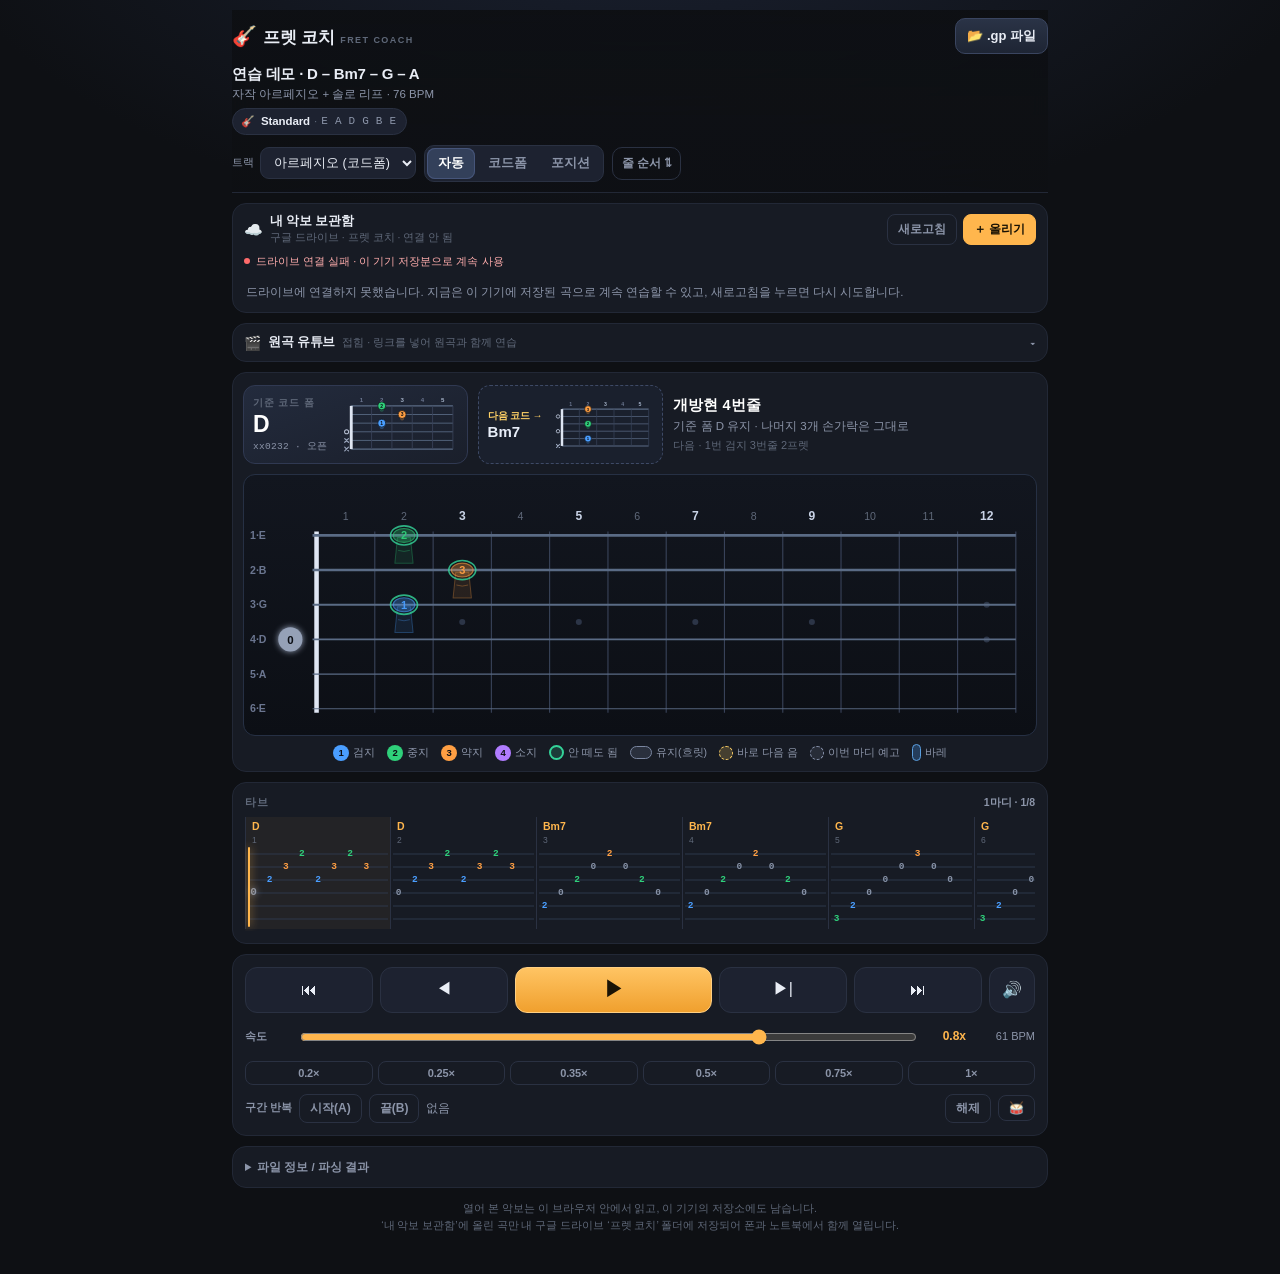
==== commit 8f563930: "feat: add next note/chord preview and anchor finger highlight" ====
--- a/index.html
+++ b/index.html
@@ -5,7 +5,7 @@
 <meta name="viewport" content="width=device-width, initial-scale=1, viewport-fit=cover">
 <meta name="theme-color" content="#0f1115">
 <title>프렛 코치 · 기타 타브 운지</title>
-<link rel="stylesheet" href="css/app.css?v=20261122v">
+<link rel="stylesheet" href="css/app.css?v=20261123a">
 <link rel="manifest" href="manifest.webmanifest">
 <link rel="apple-touch-icon" href="icon-192.png">
 <meta name="apple-mobile-web-app-capable" content="yes">
@@ -121,6 +121,13 @@
           </div>
           <div class="chord-diagram" id="chordDiagram" aria-live="polite"></div>
         </div>
+        <div class="next-chord-box" id="nextChordBox" hidden>
+          <div class="next-chord-info">
+            <div class="next-chord-cap">다음 코드 →</div>
+            <div class="next-chord-name" id="nextChordName">—</div>
+          </div>
+          <div class="next-chord-diagram" id="nextChordDiagram"></div>
+        </div>
         <div class="now-text">
           <div class="hint-main" id="hintMain">음표를 고르면 운지가 나옵니다</div>
           <div class="hint-sub" id="hintSub"></div>
@@ -137,7 +144,9 @@
         <span class="lg"><i class="dot f2">2</i>중지</span>
         <span class="lg"><i class="dot f3">3</i>약지</span>
         <span class="lg"><i class="dot f4">4</i>소지</span>
+        <span class="lg"><i class="anchor"></i>안 떼도 됨</span>
         <span class="lg"><i class="pad ghost"></i>유지(흐릿)</span>
+        <span class="lg"><i class="next-ring"></i>바로 다음 음</span>
         <span class="lg"><i class="ring"></i>이번 마디 예고</span>
         <span class="lg"><i class="barre"></i>바레</span>
       </div>
@@ -212,14 +221,14 @@
 });
 </script>
 <script src="vendor/alphaTab.min.js"></script>
-<script src="js/tuning.js?v=20261122v"></script>
-<script src="js/chords.js?v=20261122v"></script>
-<script src="js/finger.js?v=20261122v"></script>
-<script src="js/demo.js?v=20261122v"></script>
-<script src="js/score.js?v=20261122v"></script>
-<script src="js/audio.js?v=20261122v"></script>
-<script src="js/app.js?v=20261122v"></script>
-<script src="js/drive.js?v=20261122v"></script>
-<script src="js/yt.js?v=20261122v"></script>
+<script src="js/tuning.js?v=20261123a"></script>
+<script src="js/chords.js?v=20261123a"></script>
+<script src="js/finger.js?v=20261123a"></script>
+<script src="js/demo.js?v=20261123a"></script>
+<script src="js/score.js?v=20261123a"></script>
+<script src="js/audio.js?v=20261123a"></script>
+<script src="js/app.js?v=20261123a"></script>
+<script src="js/drive.js?v=20261123a"></script>
+<script src="js/yt.js?v=20261123a"></script>
 </body>
 </html>
--- a/css/app.css
+++ b/css/app.css
@@ -149,12 +149,26 @@
 .legend .pad{width:22px;height:13px;border-radius:7px;border:1.2px solid #7a86a0;background:rgba(120,135,165,.2)}
 .legend .barre{width:9px;height:17px;border-radius:5px;border:1.2px solid #5b9ede;background:rgba(74,158,255,.26)}
 .legend .ring{width:14px;height:14px;border-radius:50%;border:1.3px dashed #8b97b0;background:rgba(139,151,176,.14)}
+.legend .next-ring{width:14px;height:14px;border-radius:50%;border:1.7px dashed #ffd166;background:rgba(255,209,102,.2)}
+.legend .anchor{width:15px;height:15px;border-radius:50%;border:2px solid #34d399;background:rgba(52,211,153,.18)}
+
+.next-chord-box{
+  min-width:104px;padding:7px 9px;border-radius:12px;
+  background:rgba(28,34,48,.78);border:1px dashed #3e4a66;
+  display:flex;align-items:center;gap:7px;
+}
+.next-chord-info{display:flex;flex-direction:column;justify-content:center;min-width:0}
+.next-chord-cap{font-size:10px;font-weight:700;color:#ffd166;letter-spacing:-.01em}
+.next-chord-name{font-size:15px;font-weight:800;color:#e8eef9;line-height:1.2}
+.next-chord-diagram{width:104px;flex-shrink:0}
+.next-chord-diagram svg{width:100%;height:auto;display:block}
 
 /* 폰 폭: 코드 카드를 한 줄 전체로 넓혀 지판 그림과 안내가 겹치지 않게 */
 @media (max-width:560px){
   .now-head{flex-direction:column;gap:8px}
-  .chord-box{width:100%}
+  .chord-box,.next-chord-box{width:100%}
   .chord-diagram{width:162px}
+  .next-chord-diagram{width:136px}
   .now-text{width:100%}
 }
 
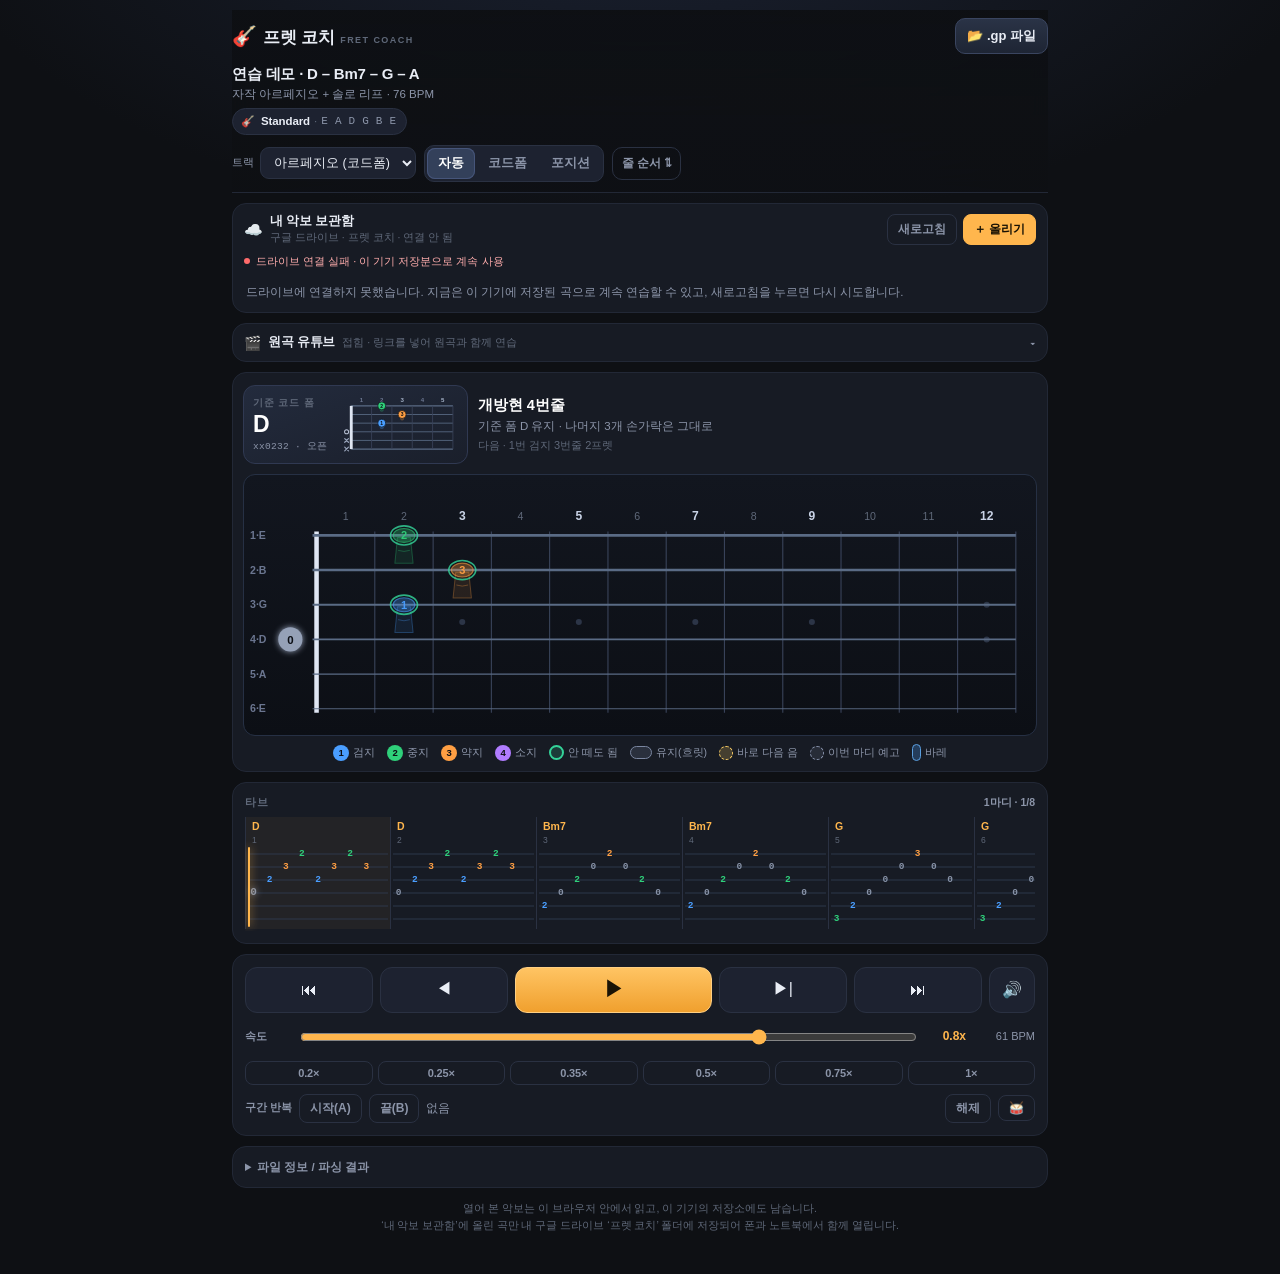
==== commit fa482703: "chore: remove next chord preview box to keep focus on current chord" ====
--- a/index.html
+++ b/index.html
@@ -5,7 +5,7 @@
 <meta name="viewport" content="width=device-width, initial-scale=1, viewport-fit=cover">
 <meta name="theme-color" content="#0f1115">
 <title>프렛 코치 · 기타 타브 운지</title>
-<link rel="stylesheet" href="css/app.css?v=20261123a">
+<link rel="stylesheet" href="css/app.css?v=20261123c">
 <link rel="manifest" href="manifest.webmanifest">
 <link rel="apple-touch-icon" href="icon-192.png">
 <meta name="apple-mobile-web-app-capable" content="yes">
@@ -121,13 +121,6 @@
           </div>
           <div class="chord-diagram" id="chordDiagram" aria-live="polite"></div>
         </div>
-        <div class="next-chord-box" id="nextChordBox" hidden>
-          <div class="next-chord-info">
-            <div class="next-chord-cap">다음 코드 →</div>
-            <div class="next-chord-name" id="nextChordName">—</div>
-          </div>
-          <div class="next-chord-diagram" id="nextChordDiagram"></div>
-        </div>
         <div class="now-text">
           <div class="hint-main" id="hintMain">음표를 고르면 운지가 나옵니다</div>
           <div class="hint-sub" id="hintSub"></div>
@@ -221,14 +214,14 @@
 });
 </script>
 <script src="vendor/alphaTab.min.js"></script>
-<script src="js/tuning.js?v=20261123a"></script>
-<script src="js/chords.js?v=20261123a"></script>
-<script src="js/finger.js?v=20261123a"></script>
-<script src="js/demo.js?v=20261123a"></script>
-<script src="js/score.js?v=20261123a"></script>
-<script src="js/audio.js?v=20261123a"></script>
-<script src="js/app.js?v=20261123a"></script>
-<script src="js/drive.js?v=20261123a"></script>
-<script src="js/yt.js?v=20261123a"></script>
+<script src="js/tuning.js?v=20261123c"></script>
+<script src="js/chords.js?v=20261123c"></script>
+<script src="js/finger.js?v=20261123c"></script>
+<script src="js/demo.js?v=20261123c"></script>
+<script src="js/score.js?v=20261123c"></script>
+<script src="js/audio.js?v=20261123c"></script>
+<script src="js/app.js?v=20261123c"></script>
+<script src="js/drive.js?v=20261123c"></script>
+<script src="js/yt.js?v=20261123c"></script>
 </body>
 </html>
